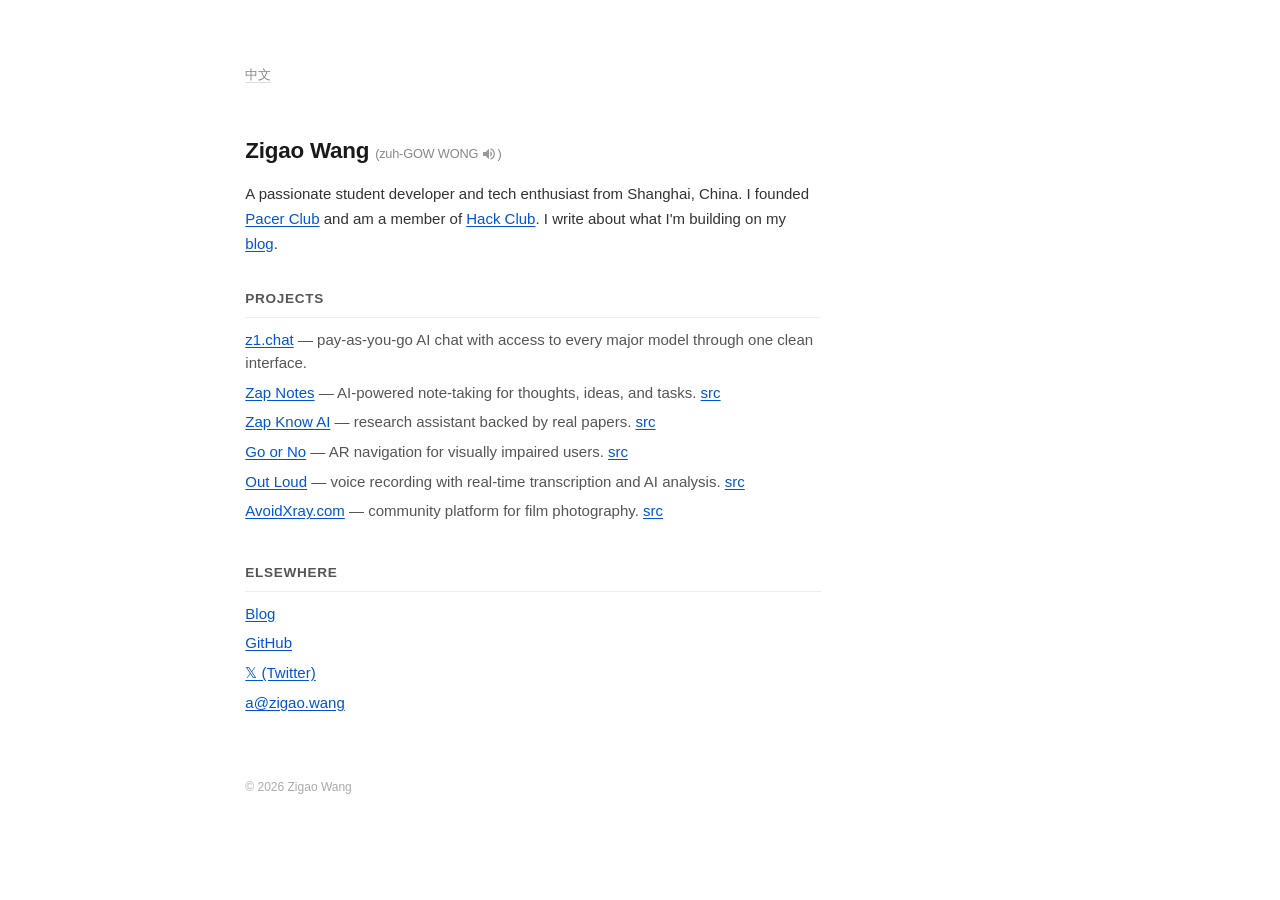
==== index.html @ 4f4e7f3e "feat: minimalist personal site" ====
<!DOCTYPE html>
<html lang="en">
<head>
  <meta charset="UTF-8">
  <meta name="viewport" content="width=device-width, initial-scale=1.0">
  <title>Zigao Wang</title>
  <link rel="icon" type="image/png" href="/favicon/favicon-96x96.png" sizes="96x96">
  <link rel="icon" type="image/svg+xml" href="/favicon/favicon.svg">
  <link rel="shortcut icon" href="/favicon/favicon.ico">
  <link rel="apple-touch-icon" sizes="180x180" href="/favicon/apple-touch-icon.png">
  <link rel="manifest" href="/favicon/site.webmanifest">
  <link rel="stylesheet" href="styles.css">
  <meta name="description" content="Zigao Wang — student developer and tech enthusiast in Shanghai, China.">
  <meta property="og:title" content="Zigao Wang">
  <meta property="og:description" content="Student developer and tech enthusiast in Shanghai. Building apps in Swift, Go, Python, and JavaScript.">
  <meta property="og:url" content="https://zigao.wang/">
  <meta property="og:type" content="website">
  <script type="application/ld+json">
  {
    "@context": "https://schema.org",
    "@type": "Person",
    "name": "Zigao Wang",
    "alternateName": "王子高",
    "url": "https://zigao.wang/",
    "jobTitle": "Student Developer",
    "address": { "@type": "PostalAddress", "addressLocality": "Shanghai", "addressCountry": "China" },
    "email": "mailto:a@zigao.wang",
    "sameAs": [
      "https://github.com/ZigaoWang",
      "https://twitter.com/zigaow",
      "https://zigao.cc",
      "https://www.linkedin.com/in/zigao-wang/"
    ]
  }
  </script>
  <!-- Google tag (gtag.js) -->
  <script async src="https://www.googletagmanager.com/gtag/js?id=G-WPB8T94YE5"></script>
  <script>
    window.dataLayer = window.dataLayer || [];
    function gtag(){dataLayer.push(arguments);}
    gtag('js', new Date());
    gtag('config', 'G-WPB8T94YE5');
  </script>
</head>
<body>
  <div class="lang-toggle"><a href="zh.html">中文</a></div>

  <h1>Zigao Wang <span class="pronunciation">(zuh-GOW WONG <button class="play-btn" onclick="document.getElementById('name-audio').play()" aria-label="Play name pronunciation"><svg viewBox="0 0 24 24"><path d="M3 9v6h4l5 5V4L7 9H3zm13.5 3c0-1.77-1.02-3.29-2.5-4.03v8.05c1.48-.73 2.5-2.25 2.5-4.02zM14 3.23v2.06c2.89.86 5 3.54 5 6.71s-2.11 5.85-5 6.71v2.06c4.01-.91 7-4.49 7-8.77s-2.99-7.86-7-8.77z"/></svg></button>)</span></h1>
  <audio id="name-audio" src="pronunciation.mp3" preload="none"></audio>

  <p class="bio">A passionate student developer and tech enthusiast from Shanghai, China. I founded <a href="https://github.com/pacerclub">Pacer Club</a> and am a member of <a href="https://hackclub.com">Hack Club</a>. I write about what I'm building on my <a href="https://blog.zigao.wang">blog</a>.</p>

  <section>
    <h2>Projects</h2>
    <ul>
      <li><a href="https://z1.chat">z1.chat</a> <span class="desc">— pay-as-you-go AI chat with access to every major model through one clean interface.</span></li>
      <li><a href="https://apps.apple.com/us/app/zap-notes/id6740298881">Zap Notes</a> <span class="desc">— AI-powered note-taking for thoughts, ideas, and tasks.</span> <a href="https://github.com/ZigaoWang/ZapNotesApp">src</a></li>
      <li><a href="https://apps.apple.com/us/app/zap-know-ai/id6745419831">Zap Know AI</a> <span class="desc">— research assistant backed by real papers.</span> <a href="https://github.com/ZigaoWang/ZapKnowAI-iOS">src</a></li>
      <li><a href="https://apps.apple.com/us/app/go-or-no/id6744859953">Go or No</a> <span class="desc">— AR navigation for visually impaired users.</span> <a href="https://github.com/ZigaoWang/go-or-no">src</a></li>
      <li><a href="https://out-loud.app/">Out Loud</a> <span class="desc">— voice recording with real-time transcription and AI analysis.</span> <a href="https://github.com/ZigaoWang/out-loud-app">src</a></li>
      <li><a href="https://avoidxray.com/">AvoidXray.com</a> <span class="desc">— community platform for film photography.</span> <a href="https://github.com/ZigaoWang/avoidxray.com">src</a></li>
    </ul>
  </section>

  <section>
    <h2>Elsewhere</h2>
    <ul>
      <li><a href="https://blog.zigao.wang">Blog</a></li>
      <li><a href="https://github.com/ZigaoWang">GitHub</a></li>
      <li><a href="https://x.com/zigaow">&#120143; (Twitter)</a></li>
      <li><a href="mailto:a@zigao.wang">a@zigao.wang</a></li>
    </ul>
  </section>

  <footer>
    <p>&copy; 2026 Zigao Wang</p>
  </footer>
</body>
</html>
---- styles.css ----
* {
  margin: 0;
  padding: 0;
  box-sizing: border-box;
}

body {
  font-family: -apple-system, BlinkMacSystemFont, "Segoe UI", Helvetica, Arial, sans-serif, "Apple Color Emoji", "Segoe UI Emoji";
  font-size: 15px;
  line-height: 1.65;
  color: #1a1a1a;
  background: #fff;
  padding: 4rem 2rem;
  max-width: 640px;
  margin-left: max(2rem, calc((100vw - 640px) / 3));
}

a {
  color: #0055d4;
  text-decoration: underline;
  text-underline-offset: 2px;
}

a:hover {
  color: #003d99;
}

h1 {
  font-size: 1.4rem;
  font-weight: 700;
  margin-bottom: 0.75rem;
  letter-spacing: -0.01em;
}

.pronunciation {
  font-size: 0.8rem;
  font-weight: 400;
  color: #888;
}

.play-btn {
  background: none;
  border: none;
  cursor: pointer;
  padding: 0;
  vertical-align: middle;
  display: inline-flex;
  align-items: center;
  position: relative;
  top: -1px;
}

.play-btn svg {
  width: 16px;
  height: 16px;
  fill: #999;
  transition: fill 0.15s;
}

.play-btn:hover svg {
  fill: #333;
}

.bio {
  margin-bottom: 2rem;
  color: #333;
}

section {
  margin-bottom: 2.5rem;
}

section h2 {
  font-size: 0.85rem;
  font-weight: 600;
  text-transform: uppercase;
  letter-spacing: 0.05em;
  color: #555;
  margin-bottom: 0.6rem;
  border-bottom: 1px solid #eee;
  padding-bottom: 0.4rem;
}

ul {
  list-style: none;
  padding: 0;
}

ul li {
  margin-bottom: 0.4rem;
  line-height: 1.55;
}

ul li .desc {
  color: #555;
}

.lang-toggle {
  font-size: 0.8rem;
  margin-bottom: 3rem;
}

.lang-toggle a {
  color: #888;
  text-decoration: none;
  border-bottom: 1px solid #ddd;
}

.lang-toggle a:hover {
  color: #333;
  border-color: #999;
}

footer {
  margin-top: 4rem;
  font-size: 0.75rem;
  color: #aaa;
}

footer a {
  color: #aaa;
}

@media (max-width: 600px) {
  body {
    padding: 2.5rem 1.5rem;
    margin-left: 0;
    font-size: 14.5px;
  }

  h1 {
    font-size: 1.25rem;
  }
}
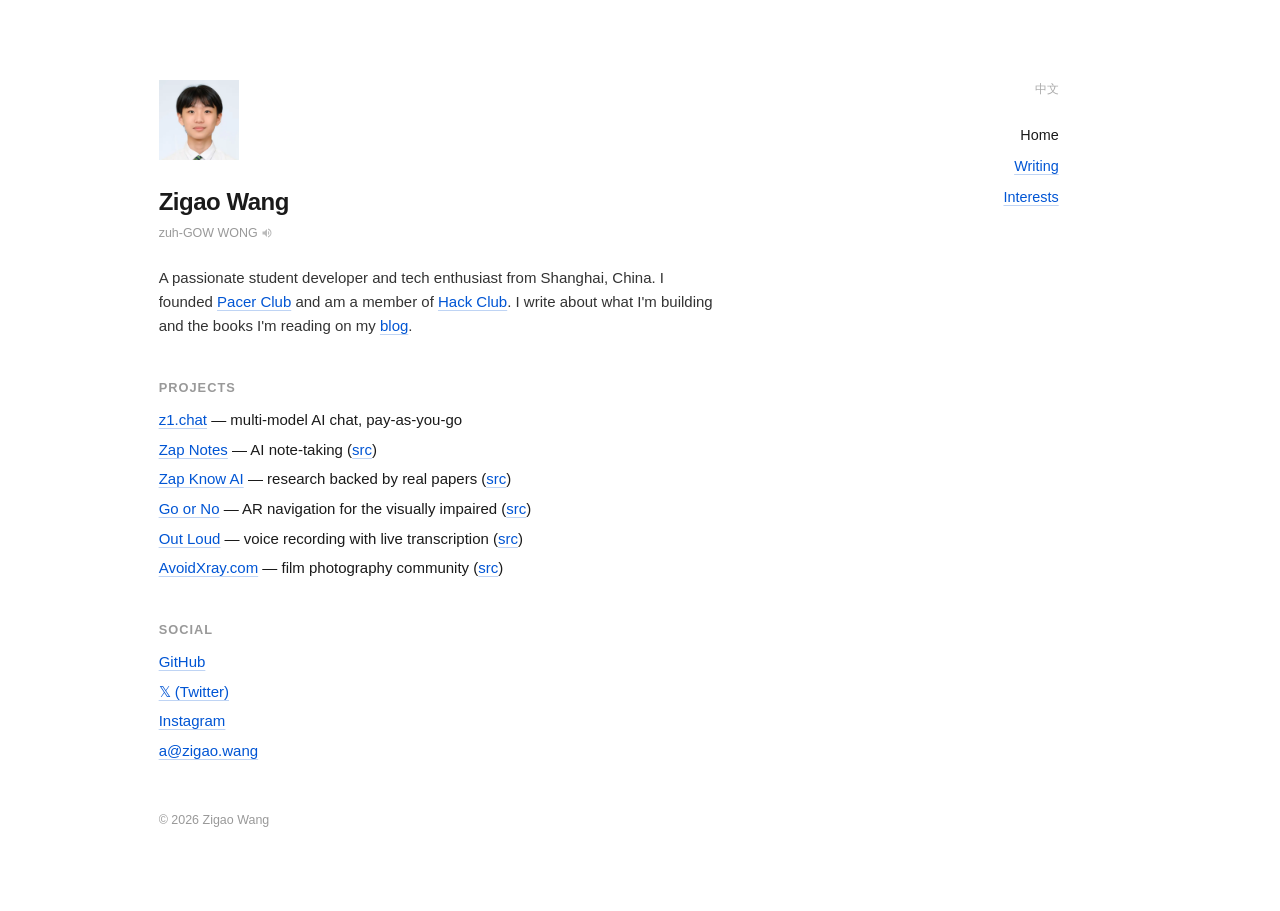
==== commit e7eecff6: "feat: add sub-pages, two-column nav, bilingual support" ====
--- a/index.html
+++ b/index.html
@@ -12,7 +12,7 @@
   <link rel="stylesheet" href="styles.css">
   <meta name="description" content="Zigao Wang — student developer and tech enthusiast in Shanghai, China.">
   <meta property="og:title" content="Zigao Wang">
-  <meta property="og:description" content="Student developer and tech enthusiast in Shanghai. Building apps in Swift, Go, Python, and JavaScript.">
+  <meta property="og:description" content="Student developer and tech enthusiast in Shanghai.">
   <meta property="og:url" content="https://zigao.wang/">
   <meta property="og:type" content="website">
   <script type="application/ld+json">
@@ -27,13 +27,12 @@
     "email": "mailto:a@zigao.wang",
     "sameAs": [
       "https://github.com/ZigaoWang",
-      "https://twitter.com/zigaow",
-      "https://zigao.cc",
+      "https://x.com/zigaow",
+      "https://blog.zigao.wang",
       "https://www.linkedin.com/in/zigao-wang/"
     ]
   }
   </script>
-  <!-- Google tag (gtag.js) -->
   <script async src="https://www.googletagmanager.com/gtag/js?id=G-WPB8T94YE5"></script>
   <script>
     window.dataLayer = window.dataLayer || [];
@@ -43,37 +42,48 @@
   </script>
 </head>
 <body>
-  <div class="lang-toggle"><a href="zh.html">中文</a></div>
+  <div class="page-layout">
+    <main>
+      <img src="zigao.webp" alt="Zigao Wang" class="profile-img" width="80" height="80">
+      <h1>Zigao Wang</h1>
+      <span class="pronunciation">zuh-GOW WONG <button class="play-btn" onclick="document.getElementById('name-audio').play()" aria-label="Play name pronunciation"><svg viewBox="0 0 24 24"><path d="M3 9v6h4l5 5V4L7 9H3zm13.5 3c0-1.77-1.02-3.29-2.5-4.03v8.05c1.48-.73 2.5-2.25 2.5-4.02zM14 3.23v2.06c2.89.86 5 3.54 5 6.71s-2.11 5.85-5 6.71v2.06c4.01-.91 7-4.49 7-8.77s-2.99-7.86-7-8.77z"/></svg></button></span>
+      <audio id="name-audio" src="pronunciation.mp3" preload="none"></audio>
 
-  <h1>Zigao Wang <span class="pronunciation">(zuh-GOW WONG <button class="play-btn" onclick="document.getElementById('name-audio').play()" aria-label="Play name pronunciation"><svg viewBox="0 0 24 24"><path d="M3 9v6h4l5 5V4L7 9H3zm13.5 3c0-1.77-1.02-3.29-2.5-4.03v8.05c1.48-.73 2.5-2.25 2.5-4.02zM14 3.23v2.06c2.89.86 5 3.54 5 6.71s-2.11 5.85-5 6.71v2.06c4.01-.91 7-4.49 7-8.77s-2.99-7.86-7-8.77z"/></svg></button>)</span></h1>
-  <audio id="name-audio" src="pronunciation.mp3" preload="none"></audio>
+      <p class="bio">A passionate student developer and tech enthusiast from Shanghai, China. I founded <a href="https://github.com/pacerclub">Pacer Club</a> and am a member of <a href="https://hackclub.com">Hack Club</a>. I write about what I'm building and the books I'm reading on my <a href="https://blog.zigao.wang">blog</a>.</p>
 
-  <p class="bio">A passionate student developer and tech enthusiast from Shanghai, China. I founded <a href="https://github.com/pacerclub">Pacer Club</a> and am a member of <a href="https://hackclub.com">Hack Club</a>. I write about what I'm building on my <a href="https://blog.zigao.wang">blog</a>.</p>
+      <section>
+        <h2>Projects</h2>
+        <ul>
+          <li><a href="https://z1.chat">z1.chat</a> — multi-model AI chat, pay-as-you-go</li>
+          <li><a href="https://apps.apple.com/us/app/zap-notes/id6740298881">Zap Notes</a> — AI note-taking (<a href="https://github.com/ZigaoWang/ZapNotesApp">src</a>)</li>
+          <li><a href="https://apps.apple.com/us/app/zap-know-ai/id6745419831">Zap Know AI</a> — research backed by real papers (<a href="https://github.com/ZigaoWang/ZapKnowAI-iOS">src</a>)</li>
+          <li><a href="https://apps.apple.com/us/app/go-or-no/id6744859953">Go or No</a> — AR navigation for the visually impaired (<a href="https://github.com/ZigaoWang/go-or-no">src</a>)</li>
+          <li><a href="https://out-loud.app/">Out Loud</a> — voice recording with live transcription (<a href="https://github.com/ZigaoWang/out-loud-app">src</a>)</li>
+          <li><a href="https://avoidxray.com/">AvoidXray.com</a> — film photography community (<a href="https://github.com/ZigaoWang/avoidxray.com">src</a>)</li>
+        </ul>
+      </section>
 
-  <section>
-    <h2>Projects</h2>
-    <ul>
-      <li><a href="https://z1.chat">z1.chat</a> <span class="desc">— pay-as-you-go AI chat with access to every major model through one clean interface.</span></li>
-      <li><a href="https://apps.apple.com/us/app/zap-notes/id6740298881">Zap Notes</a> <span class="desc">— AI-powered note-taking for thoughts, ideas, and tasks.</span> <a href="https://github.com/ZigaoWang/ZapNotesApp">src</a></li>
-      <li><a href="https://apps.apple.com/us/app/zap-know-ai/id6745419831">Zap Know AI</a> <span class="desc">— research assistant backed by real papers.</span> <a href="https://github.com/ZigaoWang/ZapKnowAI-iOS">src</a></li>
-      <li><a href="https://apps.apple.com/us/app/go-or-no/id6744859953">Go or No</a> <span class="desc">— AR navigation for visually impaired users.</span> <a href="https://github.com/ZigaoWang/go-or-no">src</a></li>
-      <li><a href="https://out-loud.app/">Out Loud</a> <span class="desc">— voice recording with real-time transcription and AI analysis.</span> <a href="https://github.com/ZigaoWang/out-loud-app">src</a></li>
-      <li><a href="https://avoidxray.com/">AvoidXray.com</a> <span class="desc">— community platform for film photography.</span> <a href="https://github.com/ZigaoWang/avoidxray.com">src</a></li>
-    </ul>
-  </section>
+      <section>
+        <h2>Social</h2>
+        <ul>
+          <li><a href="https://github.com/ZigaoWang">GitHub</a></li>
+          <li><a href="https://x.com/zigaow">&#120143; (Twitter)</a></li>
+          <li><a href="https://www.instagram.com/zigaowang24/">Instagram</a></li>
+          <li><a href="mailto:a@zigao.wang">a@zigao.wang</a></li>
+        </ul>
+      </section>
 
-  <section>
-    <h2>Elsewhere</h2>
-    <ul>
-      <li><a href="https://blog.zigao.wang">Blog</a></li>
-      <li><a href="https://github.com/ZigaoWang">GitHub</a></li>
-      <li><a href="https://x.com/zigaow">&#120143; (Twitter)</a></li>
-      <li><a href="mailto:a@zigao.wang">a@zigao.wang</a></li>
-    </ul>
-  </section>
+      <footer>&copy; 2026 Zigao Wang</footer>
+    </main>
 
-  <footer>
-    <p>&copy; 2026 Zigao Wang</p>
-  </footer>
+    <aside>
+      <div class="lang-toggle"><a href="zh.html">中文</a></div>
+      <nav class="elsewhere">
+        <a href="index.html" aria-current="page">Home</a>
+        <a href="writing.html">Writing</a>
+        <a href="interests.html">Interests</a>
+      </nav>
+    </aside>
+  </div>
 </body>
 </html>
--- a/styles.css
+++ b/styles.css
@@ -5,37 +5,61 @@
 }
 
 body {
-  font-family: -apple-system, BlinkMacSystemFont, "Segoe UI", Helvetica, Arial, sans-serif, "Apple Color Emoji", "Segoe UI Emoji";
+  font-family: -apple-system, BlinkMacSystemFont, "Segoe UI", Helvetica, Arial, sans-serif;
   font-size: 15px;
-  line-height: 1.65;
+  line-height: 1.6;
   color: #1a1a1a;
   background: #fff;
-  padding: 4rem 2rem;
-  max-width: 640px;
-  margin-left: max(2rem, calc((100vw - 640px) / 3));
+  padding: 5rem 2rem;
+}
+
+::selection {
+  background: #cde3f7;
 }
 
 a {
   color: #0055d4;
   text-decoration: underline;
-  text-underline-offset: 2px;
+  text-decoration-color: rgba(0, 85, 212, 0.25);
+  text-underline-offset: 2.5px;
+  text-decoration-thickness: 1px;
+  transition: text-decoration-color 0.15s;
 }
 
 a:hover {
-  color: #003d99;
+  text-decoration-color: currentColor;
+}
+
+.page-layout {
+  display: grid;
+  grid-template-columns: minmax(0, 560px) auto;
+  gap: 4rem;
+  max-width: 900px;
+  margin-left: max(3rem, calc((100vw - 900px) / 3));
+}
+
+main {
+  min-width: 0;
+}
+
+aside {
+  text-align: right;
+  padding-top: 0;
 }
 
 h1 {
-  font-size: 1.4rem;
+  font-size: 1.5rem;
   font-weight: 700;
-  margin-bottom: 0.75rem;
-  letter-spacing: -0.01em;
+  margin-bottom: 0.15rem;
+  letter-spacing: -0.02em;
 }
 
 .pronunciation {
-  font-size: 0.8rem;
+  display: block;
+  font-size: 0.78rem;
   font-weight: 400;
-  color: #888;
+  color: #999;
+  margin-bottom: 1.4rem;
 }
 
 .play-btn {
@@ -46,23 +70,28 @@
   vertical-align: middle;
   display: inline-flex;
   align-items: center;
-  position: relative;
-  top: -1px;
 }
 
 .play-btn svg {
-  width: 16px;
-  height: 16px;
-  fill: #999;
+  width: 12px;
+  height: 12px;
+  fill: #bbb;
   transition: fill 0.15s;
 }
 
 .play-btn:hover svg {
-  fill: #333;
+  fill: #555;
+}
+
+.profile-img {
+  width: 80px;
+  height: 80px;
+  object-fit: cover;
+  margin-bottom: 1rem;
 }
 
 .bio {
-  margin-bottom: 2rem;
+  margin-bottom: 2.5rem;
   color: #333;
 }
 
@@ -71,14 +100,16 @@
 }
 
 section h2 {
-  font-size: 0.85rem;
+  font-size: 0.8rem;
   font-weight: 600;
   text-transform: uppercase;
-  letter-spacing: 0.05em;
-  color: #555;
+  letter-spacing: 0.08em;
+  color: #999;
   margin-bottom: 0.6rem;
-  border-bottom: 1px solid #eee;
-  padding-bottom: 0.4rem;
+}
+
+section p {
+  color: #333;
 }
 
 ul {
@@ -87,48 +118,84 @@
 }
 
 ul li {
-  margin-bottom: 0.4rem;
-  line-height: 1.55;
-}
-
-ul li .desc {
+  margin-bottom: 0.35rem;
+}
+
+.lang-toggle {
+  font-size: 0.78rem;
+  margin-bottom: 1.5rem;
+}
+
+.lang-toggle a {
+  color: #aaa;
+  text-decoration: none;
+}
+
+.lang-toggle a:hover {
   color: #555;
 }
 
-.lang-toggle {
-  font-size: 0.8rem;
-  margin-bottom: 3rem;
-}
-
-.lang-toggle a {
-  color: #888;
+.back-link {
+  font-size: 0.78rem;
+  margin-bottom: 3.5rem;
+}
+
+.back-link a {
+  color: #aaa;
   text-decoration: none;
-  border-bottom: 1px solid #ddd;
-}
-
-.lang-toggle a:hover {
-  color: #333;
-  border-color: #999;
+}
+
+.back-link a:hover {
+  color: #555;
+}
+
+.elsewhere {
+  display: flex;
+  flex-direction: column;
+  gap: 0.5rem;
+  font-size: 0.9rem;
+}
+
+.elsewhere a[aria-current="page"] {
+  color: #1a1a1a;
+  text-decoration: none;
+  pointer-events: none;
+}
+
+.date {
+  font-size: 0.78rem;
+  color: #999;
 }
 
 footer {
-  margin-top: 4rem;
-  font-size: 0.75rem;
-  color: #aaa;
-}
-
-footer a {
-  color: #aaa;
-}
-
-@media (max-width: 600px) {
-  body {
-    padding: 2.5rem 1.5rem;
+  margin-top: 3rem;
+  font-size: 0.78rem;
+  color: #999;
+}
+
+footer p {
+  margin: 0;
+}
+
+@media (max-width: 700px) {
+  .page-layout {
+    grid-template-columns: 1fr;
+    gap: 0;
     margin-left: 0;
-    font-size: 14.5px;
-  }
-
-  h1 {
-    font-size: 1.25rem;
-  }
-}
+  }
+
+  aside {
+    text-align: left;
+    margin-top: 2.5rem;
+  }
+
+  .lang-toggle {
+    position: absolute;
+    top: 2rem;
+    right: 1.5rem;
+  }
+
+  .elsewhere {
+    flex-direction: column;
+  }
+}
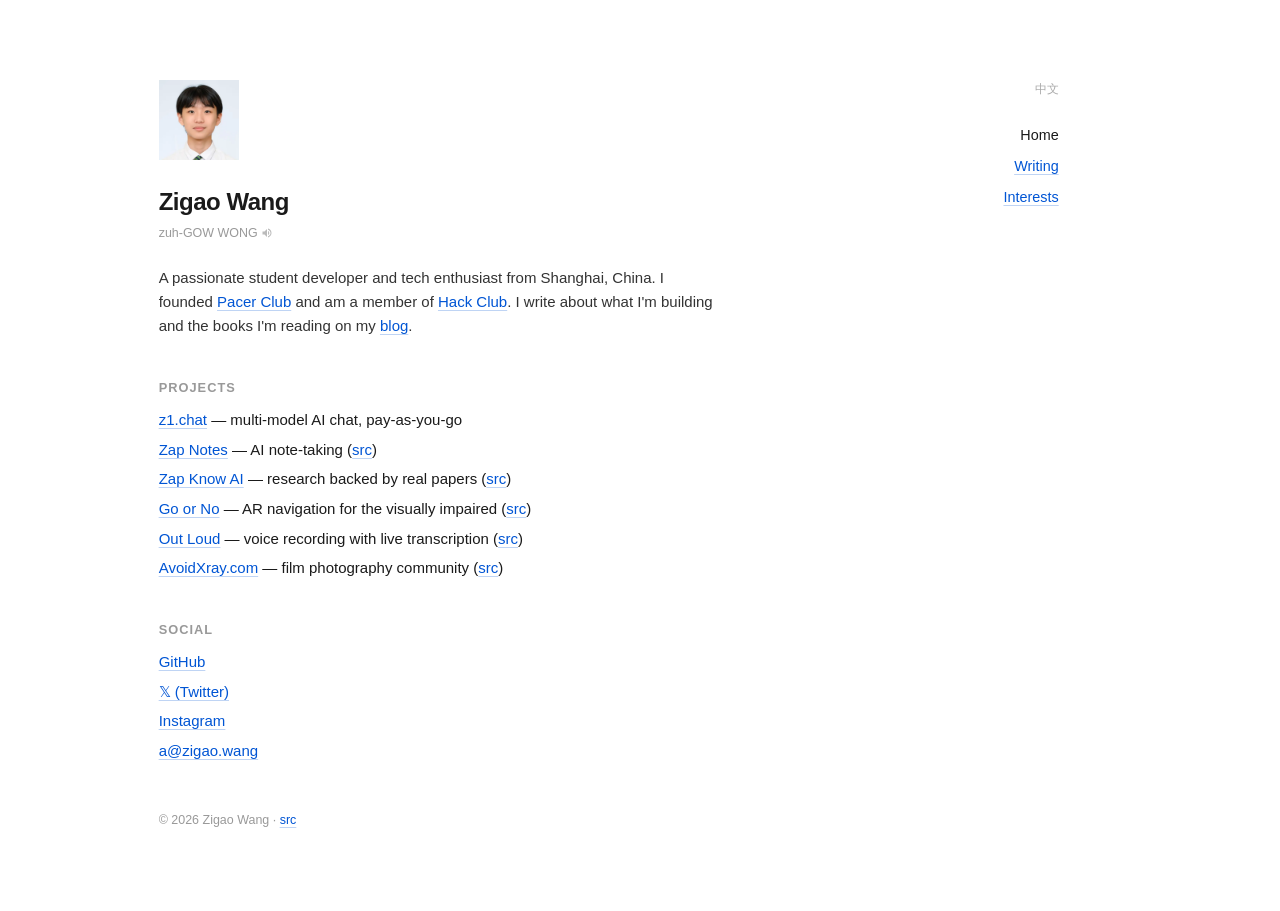
==== commit 88806715: "feat: add source link in footer" ====
--- a/index.html
+++ b/index.html
@@ -73,7 +73,7 @@
         </ul>
       </section>
 
-      <footer>&copy; 2026 Zigao Wang</footer>
+      <footer>&copy; 2026 Zigao Wang · <a href="https://github.com/ZigaoWang/zigao.wang_new">src</a></footer>
     </main>
 
     <aside>
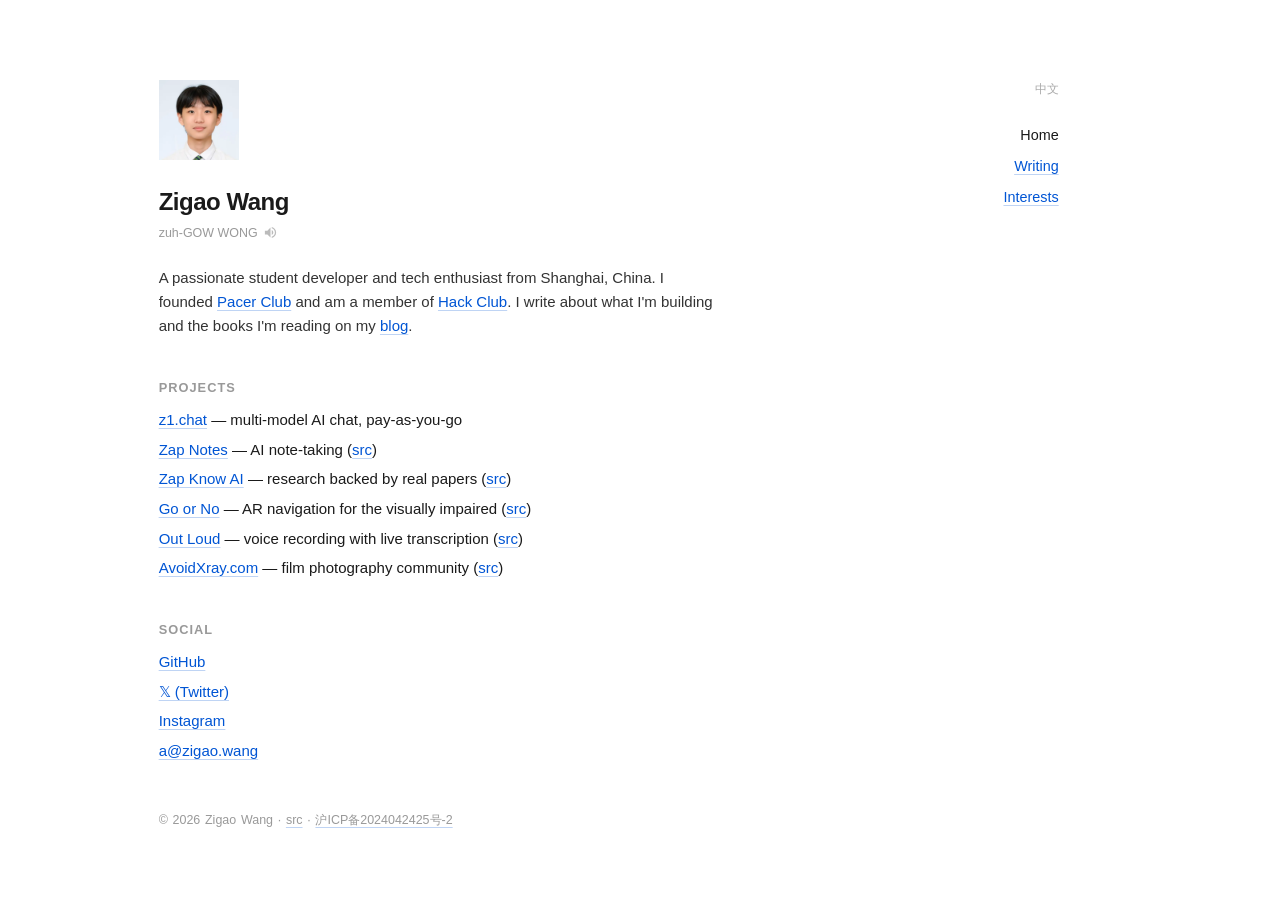
==== commit 122af59e: "feat: add ICP number, fix footer styling and lang toggle" ====
--- a/index.html
+++ b/index.html
@@ -73,7 +73,7 @@
         </ul>
       </section>
 
-      <footer>&copy; 2026 Zigao Wang · <a href="https://github.com/ZigaoWang/zigao.wang_new">src</a></footer>
+      <footer>&copy; 2026 Zigao Wang · <a href="https://github.com/ZigaoWang/zigao.wang_new">src</a> · <a href="https://beian.miit.gov.cn/">沪ICP备2024042425号-2</a></footer>
     </main>
 
     <aside>
--- a/styles.css
+++ b/styles.css
@@ -70,11 +70,14 @@
   vertical-align: middle;
   display: inline-flex;
   align-items: center;
+  position: relative;
+  top: -1px;
+  margin-left: 2px;
 }
 
 .play-btn svg {
-  width: 12px;
-  height: 12px;
+  width: 15px;
+  height: 15px;
   fill: #bbb;
   transition: fill 0.15s;
 }
@@ -171,10 +174,11 @@
   margin-top: 3rem;
   font-size: 0.78rem;
   color: #999;
-}
-
-footer p {
-  margin: 0;
+  word-spacing: 0.1em;
+}
+
+footer a {
+  color: #999;
 }
 
 @media (max-width: 700px) {
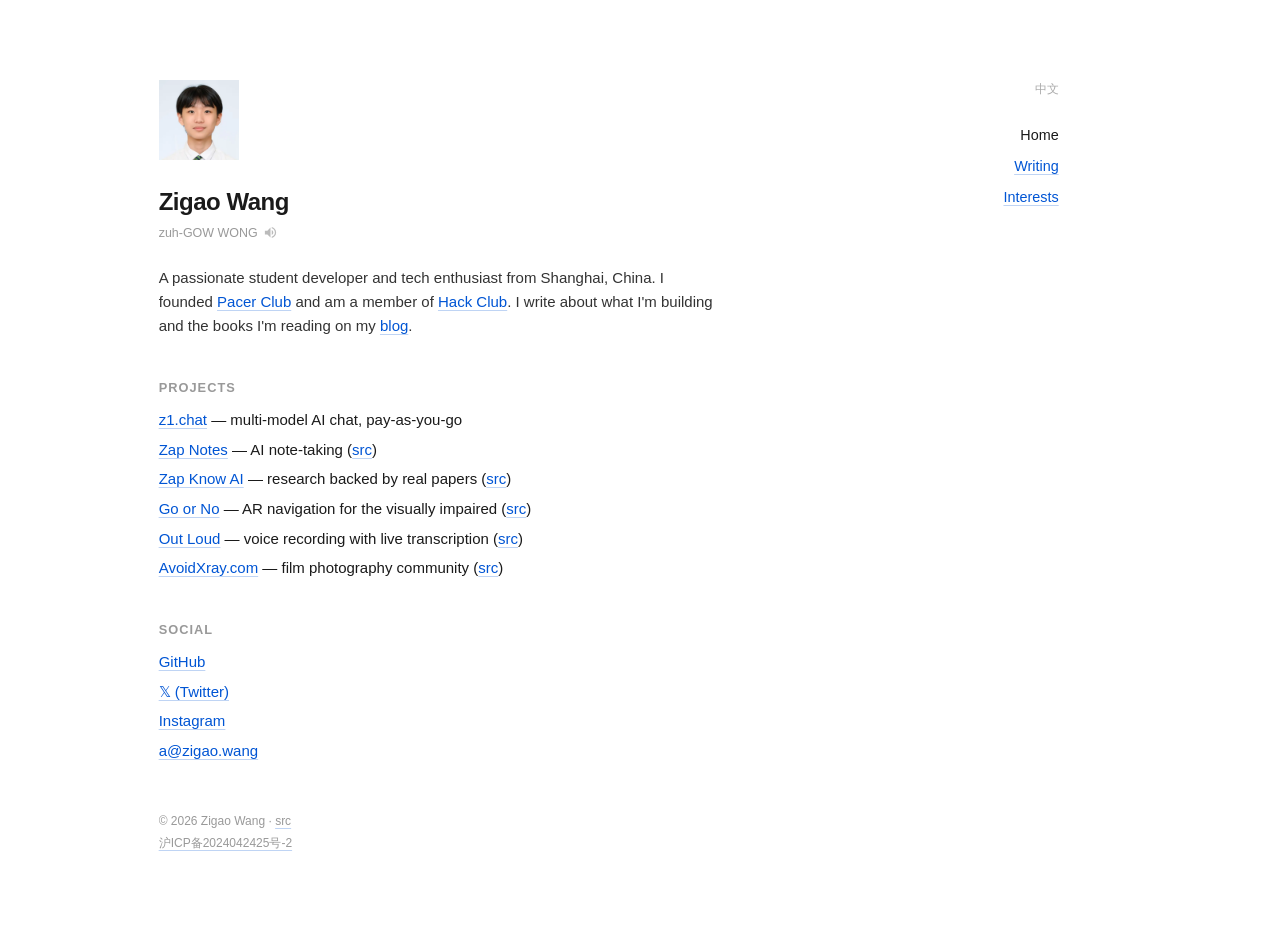
==== commit 814c5242: "fix: move ICP to separate line, tighten footer spacing" ====
--- a/index.html
+++ b/index.html
@@ -73,7 +73,7 @@
         </ul>
       </section>
 
-      <footer>&copy; 2026 Zigao Wang · <a href="https://github.com/ZigaoWang/zigao.wang_new">src</a> · <a href="https://beian.miit.gov.cn/">沪ICP备2024042425号-2</a></footer>
+      <footer>&copy; 2026 Zigao Wang · <a href="https://github.com/ZigaoWang/zigao.wang_new">src</a><br><a href="https://beian.miit.gov.cn/">沪ICP备2024042425号-2</a></footer>
     </main>
 
     <aside>
--- a/styles.css
+++ b/styles.css
@@ -172,9 +172,9 @@
 
 footer {
   margin-top: 3rem;
-  font-size: 0.78rem;
-  color: #999;
-  word-spacing: 0.1em;
+  font-size: 0.75rem;
+  color: #999;
+  line-height: 1.8;
 }
 
 footer a {
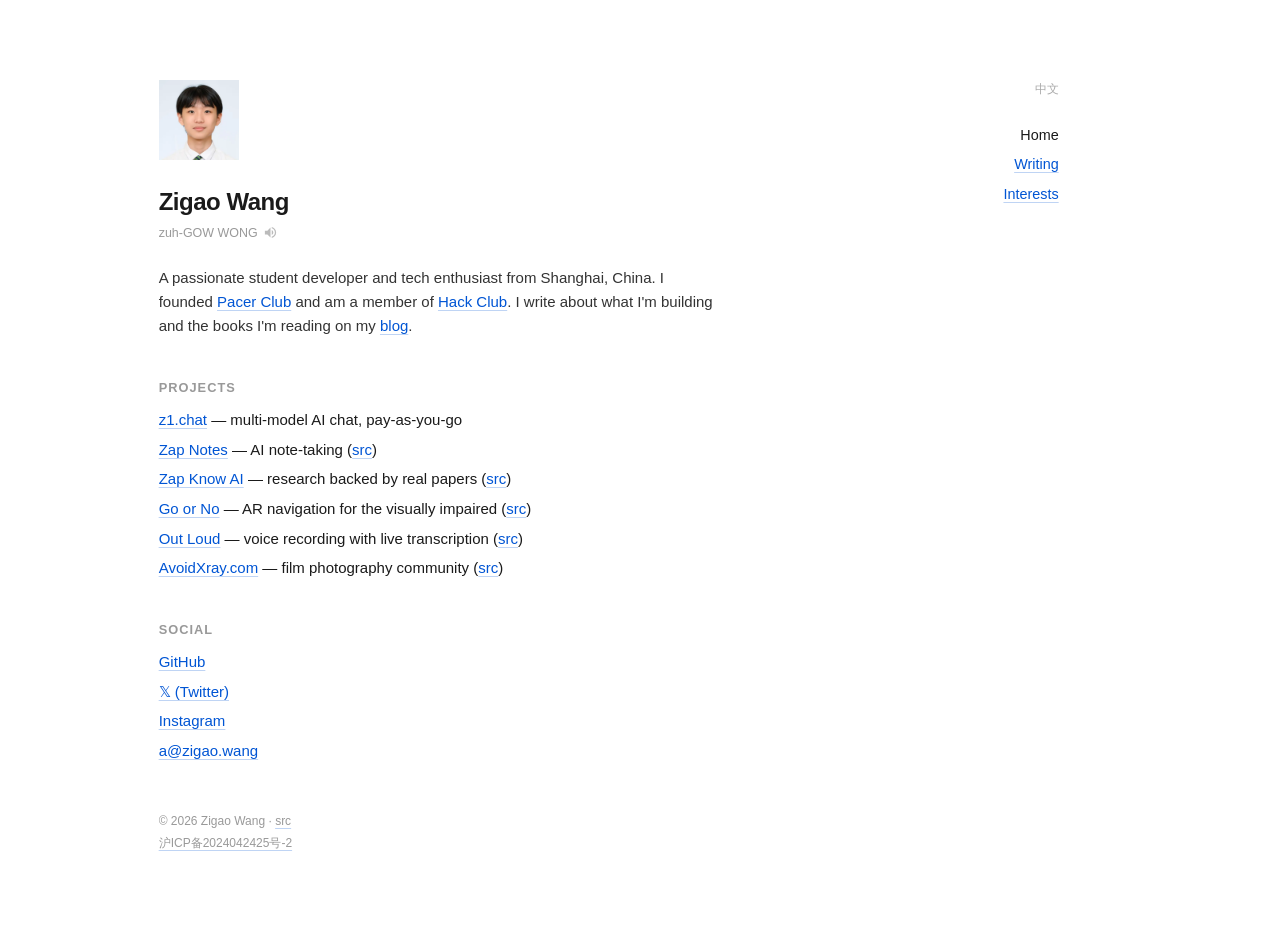
==== commit 1cb16bbd: "feat: update SEO meta tags, add sitemap and robots.txt" ====
--- a/index.html
+++ b/index.html
@@ -10,11 +10,22 @@
   <link rel="apple-touch-icon" sizes="180x180" href="/favicon/apple-touch-icon.png">
   <link rel="manifest" href="/favicon/site.webmanifest">
   <link rel="stylesheet" href="styles.css">
-  <meta name="description" content="Zigao Wang — student developer and tech enthusiast in Shanghai, China.">
-  <meta property="og:title" content="Zigao Wang">
-  <meta property="og:description" content="Student developer and tech enthusiast in Shanghai.">
+  <meta name="description" content="Zigao Wang (王子高) — student developer in Shanghai building z1.chat, Zap Notes, and other apps. Founder of Pacer Club, Hack Club member.">
+  <meta property="og:title" content="Zigao Wang — Student Developer in Shanghai">
+  <meta property="og:description" content="Building z1.chat, Zap Notes, Go or No, and other apps. Founder of Pacer Club, Hack Club member.">
   <meta property="og:url" content="https://zigao.wang/">
   <meta property="og:type" content="website">
+  <meta property="og:image" content="https://zigao.wang/zigao.webp">
+  <meta property="og:locale" content="en_US">
+  <meta property="og:locale:alternate" content="zh_CN">
+  <meta name="twitter:card" content="summary">
+  <meta name="twitter:site" content="@zigaow">
+  <meta name="twitter:title" content="Zigao Wang — Student Developer in Shanghai">
+  <meta name="twitter:description" content="Building z1.chat, Zap Notes, Go or No, and other apps.">
+  <meta name="twitter:image" content="https://zigao.wang/zigao.webp">
+  <link rel="canonical" href="https://zigao.wang/">
+  <link rel="alternate" hreflang="zh" href="https://zigao.wang/zh/">
+  <link rel="alternate" hreflang="en" href="https://zigao.wang/">
   <script type="application/ld+json">
   {
     "@context": "https://schema.org",
@@ -22,12 +33,14 @@
     "name": "Zigao Wang",
     "alternateName": "王子高",
     "url": "https://zigao.wang/",
+    "image": "https://zigao.wang/zigao.webp",
     "jobTitle": "Student Developer",
     "address": { "@type": "PostalAddress", "addressLocality": "Shanghai", "addressCountry": "China" },
     "email": "mailto:a@zigao.wang",
     "sameAs": [
       "https://github.com/ZigaoWang",
       "https://x.com/zigaow",
+      "https://www.instagram.com/zigaowang24/",
       "https://blog.zigao.wang",
       "https://www.linkedin.com/in/zigao-wang/"
     ]
@@ -77,11 +90,11 @@
     </main>
 
     <aside>
-      <div class="lang-toggle"><a href="zh.html">中文</a></div>
+      <div class="lang-toggle"><a href="zh/">中文</a></div>
       <nav class="elsewhere">
-        <a href="index.html" aria-current="page">Home</a>
-        <a href="writing.html">Writing</a>
-        <a href="interests.html">Interests</a>
+        <a href="./" aria-current="page">Home</a>
+        <a href="writing/">Writing</a>
+        <a href="interests/">Interests</a>
       </nav>
     </aside>
   </div>
--- a/styles.css
+++ b/styles.css
@@ -155,8 +155,11 @@
 .elsewhere {
   display: flex;
   flex-direction: column;
-  gap: 0.5rem;
   font-size: 0.9rem;
+}
+
+.elsewhere a {
+  margin-bottom: 0.4rem;
 }
 
 .elsewhere a[aria-current="page"] {
@@ -182,6 +185,10 @@
 }
 
 @media (max-width: 700px) {
+  body {
+    padding: 3rem 1.5rem;
+  }
+
   .page-layout {
     grid-template-columns: 1fr;
     gap: 0;
@@ -190,16 +197,26 @@
 
   aside {
     text-align: left;
-    margin-top: 2.5rem;
+    margin-top: 0;
+    order: -1;
+    margin-bottom: 2rem;
+    display: flex;
+    justify-content: space-between;
+    align-items: baseline;
   }
 
   .lang-toggle {
-    position: absolute;
-    top: 2rem;
-    right: 1.5rem;
+    margin-bottom: 0;
+    order: 1;
   }
 
   .elsewhere {
-    flex-direction: column;
-  }
-}
+    flex-direction: row;
+    flex-wrap: wrap;
+  }
+
+  .elsewhere a {
+    margin-bottom: 0;
+    margin-right: 0.75rem;
+  }
+}
